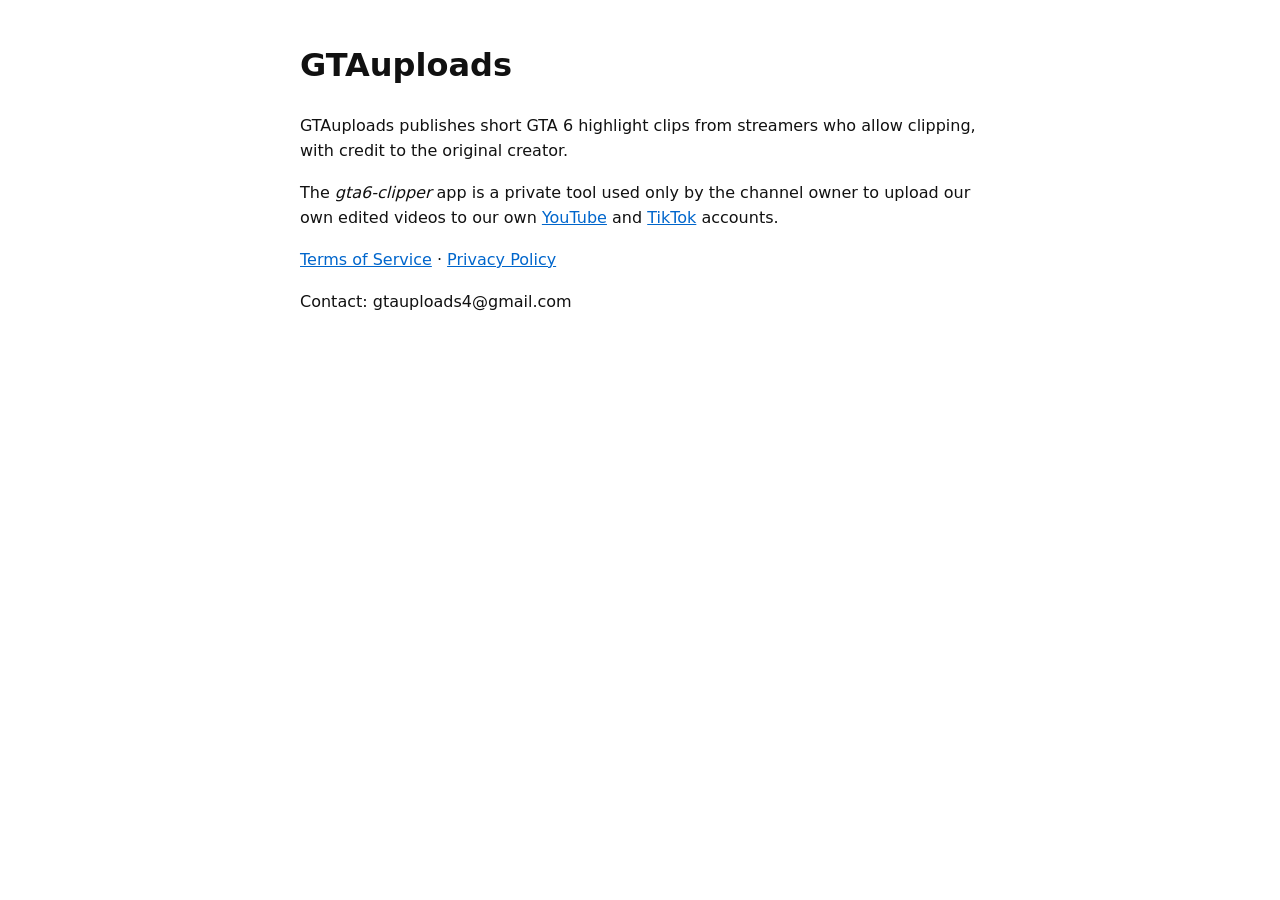
==== docs/index.html @ d6835e14 "GitHub Pages site: TikTok verification file, terms, privacy, login callback Co-Authored-By: Claude O" ====
<!doctype html>
<html lang="en"><head><meta charset="utf-8"><meta name="viewport" content="width=device-width,initial-scale=1">
<title>GTAuploads</title>
<style>body{font:16px/1.6 -apple-system,system-ui,sans-serif;max-width:680px;margin:40px auto;padding:0 16px;color:#111;background:#fff}a{color:#06c}</style>
</head><body>
<h1>GTAuploads</h1>
<p>GTAuploads publishes short GTA 6 highlight clips from streamers who allow clipping, with credit to the original creator.</p>
<p>The <em>gta6-clipper</em> app is a private tool used only by the channel owner to upload our own edited videos to our own
<a href="https://www.youtube.com/channel/UCtEupstFEid-N-o_STg64gg">YouTube</a> and
<a href="https://www.tiktok.com/@gtauploads5">TikTok</a> accounts.</p>
<p><a href="terms.html">Terms of Service</a> · <a href="privacy.html">Privacy Policy</a></p>
<p>Contact: gtauploads4@gmail.com</p>
</body></html>
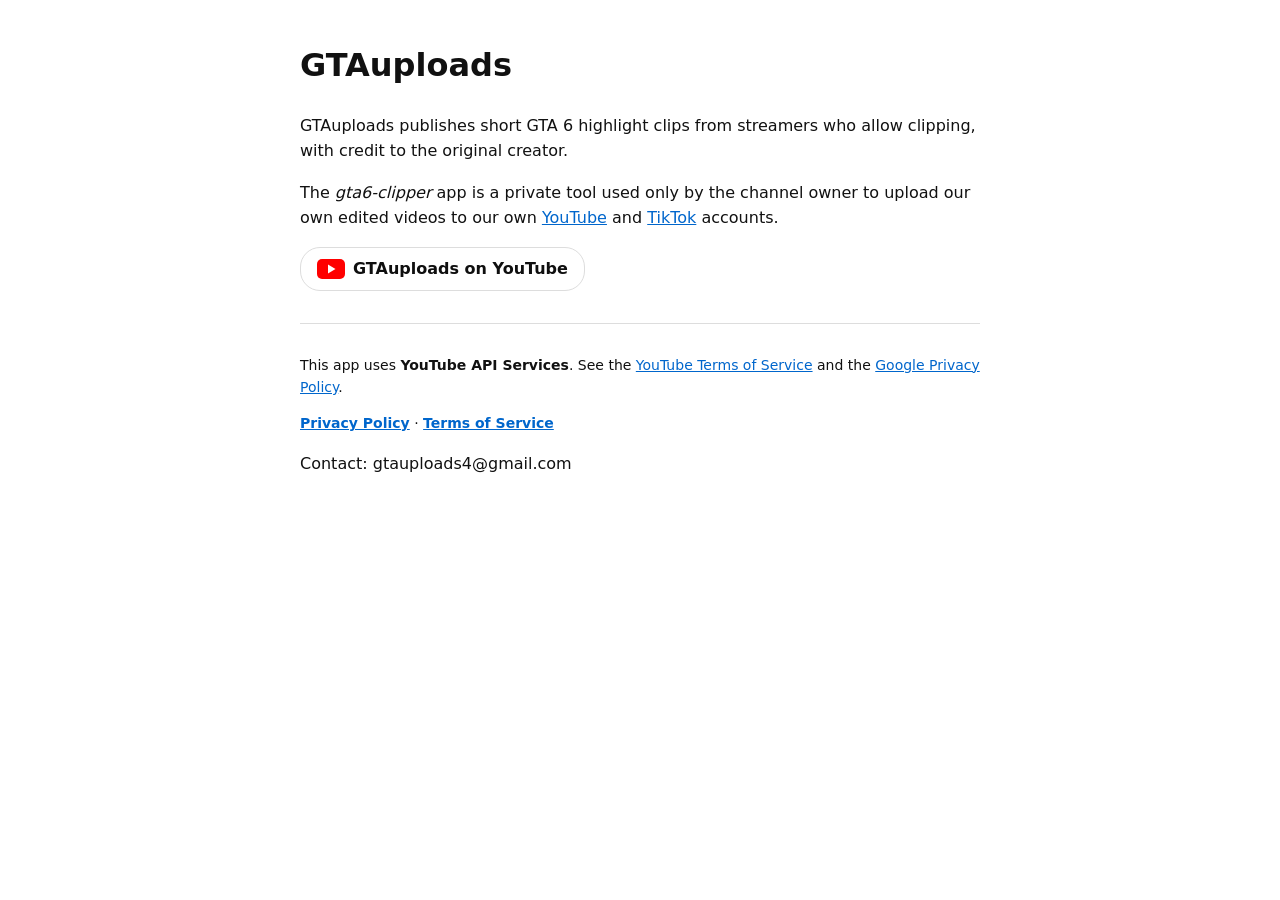
==== commit 60b4c963: "Homepage: YouTube branding + API Services notice next to policy links Co-Authored-By: Claude Opus 5." ====
--- a/docs/index.html
+++ b/docs/index.html
@@ -8,6 +8,14 @@
 <p>The <em>gta6-clipper</em> app is a private tool used only by the channel owner to upload our own edited videos to our own
 <a href="https://www.youtube.com/channel/UCtEupstFEid-N-o_STg64gg">YouTube</a> and
 <a href="https://www.tiktok.com/@gtauploads5">TikTok</a> accounts.</p>
-<p><a href="terms.html">Terms of Service</a> · <a href="privacy.html">Privacy Policy</a></p>
+<p><a href="https://www.youtube.com/channel/UCtEupstFEid-N-o_STg64gg" style="display:inline-flex;align-items:center;gap:8px;text-decoration:none;color:#0f0f0f;font-weight:600;border:1px solid #ddd;border-radius:20px;padding:8px 16px">
+<svg width="28" height="20" viewBox="0 0 28 20" aria-hidden="true"><rect width="28" height="20" rx="5" fill="#FF0000"/><path d="M11 5.5v9l7.5-4.5z" fill="#fff"/></svg>
+GTAuploads on YouTube</a></p>
+<footer style="margin-top:32px;padding-top:16px;border-top:1px solid #ddd;font-size:14px">
+<p>This app uses <b>YouTube API Services</b>. See the
+<a href="https://www.youtube.com/t/terms">YouTube Terms of Service</a> and the
+<a href="https://policies.google.com/privacy">Google Privacy Policy</a>.</p>
+<p><a href="privacy.html"><b>Privacy Policy</b></a> · <a href="terms.html"><b>Terms of Service</b></a></p>
+</footer>
 <p>Contact: gtauploads4@gmail.com</p>
 </body></html>
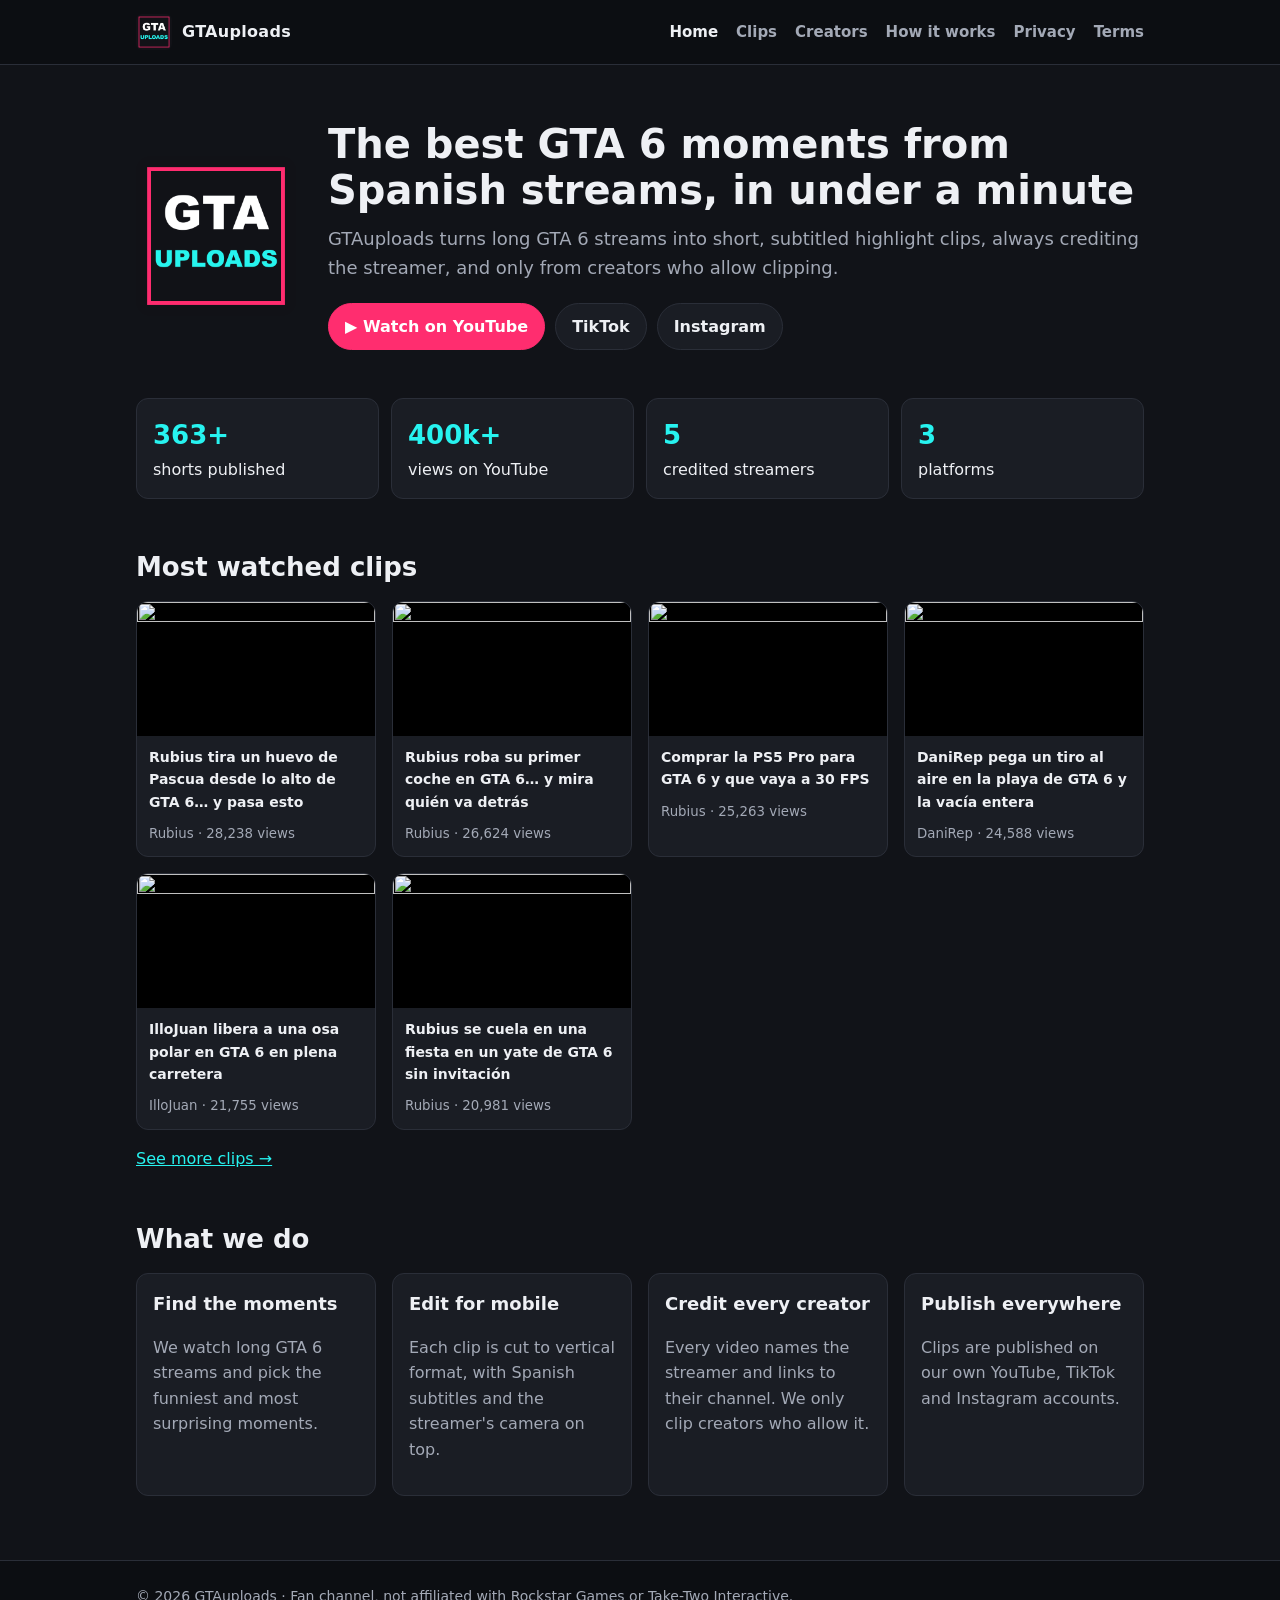
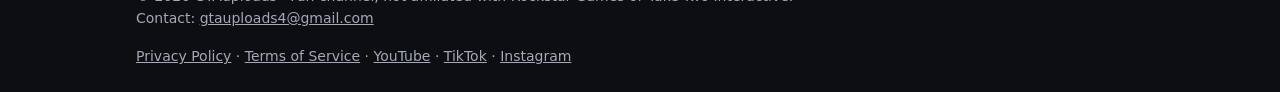
==== commit c07ac121: "Website: full multi-page site (clips, creators, how it works) with the app icon as logo and favicon," ====
--- a/docs/index.html
+++ b/docs/index.html
@@ -1,21 +1,59 @@
 <!doctype html>
 <html lang="en"><head><meta charset="utf-8"><meta name="viewport" content="width=device-width,initial-scale=1">
-<title>GTAuploads</title>
-<style>body{font:16px/1.6 -apple-system,system-ui,sans-serif;max-width:680px;margin:40px auto;padding:0 16px;color:#111;background:#fff}a{color:#06c}</style>
+<title>GTAuploads: GTA 6 clips in Spanish</title>
+<meta name="description" content="GTAuploads: short GTA 6 highlight clips in Spanish from streamers who allow clipping, always credited.">
+<link rel="icon" href="favicon.ico" sizes="any">
+<link rel="icon" type="image/png" sizes="32x32" href="favicon-32.png">
+<link rel="apple-touch-icon" href="apple-touch-icon.png">
+<link rel="stylesheet" href="style.css">
 </head><body>
-<h1>GTAuploads</h1>
-<p>GTAuploads publishes short GTA 6 highlight clips from streamers who allow clipping, with credit to the original creator.</p>
-<p>The <em>gta6-clipper</em> app is a private tool used only by the channel owner to upload our own edited videos to our own
-<a href="https://www.youtube.com/channel/UCtEupstFEid-N-o_STg64gg">YouTube</a> and
-<a href="https://www.tiktok.com/@gtauploads5">TikTok</a> accounts.</p>
-<p><a href="https://www.youtube.com/channel/UCtEupstFEid-N-o_STg64gg" style="display:inline-flex;align-items:center;gap:8px;text-decoration:none;color:#0f0f0f;font-weight:600;border:1px solid #ddd;border-radius:20px;padding:8px 16px">
-<svg width="28" height="20" viewBox="0 0 28 20" aria-hidden="true"><rect width="28" height="20" rx="5" fill="#FF0000"/><path d="M11 5.5v9l7.5-4.5z" fill="#fff"/></svg>
-GTAuploads on YouTube</a></p>
-<footer style="margin-top:32px;padding-top:16px;border-top:1px solid #ddd;font-size:14px">
-<p>This app uses <b>YouTube API Services</b>. See the
-<a href="https://www.youtube.com/t/terms">YouTube Terms of Service</a> and the
-<a href="https://policies.google.com/privacy">Google Privacy Policy</a>.</p>
-<p><a href="privacy.html"><b>Privacy Policy</b></a> · <a href="terms.html"><b>Terms of Service</b></a></p>
-</footer>
-<p>Contact: gtauploads4@gmail.com</p>
+<header><div class="wrap">
+<a class="brand" href="index.html"><img src="icon-256.png" alt="GTAuploads icon">GTAuploads</a>
+<nav><a href="index.html" aria-current="page">Home</a><a href="clips.html">Clips</a><a href="creators.html">Creators</a><a href="about.html">How it works</a><a href="privacy.html">Privacy</a><a href="terms.html">Terms</a></nav>
+</div></header>
+<main class="wrap">
+
+<section class="hero">
+<img src="icon.png" alt="GTAuploads icon">
+<div>
+<h1>The best GTA 6 moments from Spanish streams, in under a minute</h1>
+<p class="lead">GTAuploads turns long GTA 6 streams into short, subtitled highlight clips, always crediting
+the streamer, and only from creators who allow clipping.</p>
+<div class="btns">
+<a class="btn primary" href="https://www.youtube.com/channel/UCtEupstFEid-N-o_STg64gg">▶ Watch on YouTube</a>
+<a class="btn" href="https://www.tiktok.com/@gtauploadsx">TikTok</a>
+<a class="btn" href="https://www.instagram.com/gtauploadsx/">Instagram</a>
+</div>
+</div>
+</section>
+
+<div class="stats">
+<div class="card"><b>363+</b>shorts published</div>
+<div class="card"><b>400k+</b>views on YouTube</div>
+<div class="card"><b>5</b>credited streamers</div>
+<div class="card"><b>3</b>platforms</div>
+</div>
+
+<h2>Most watched clips</h2>
+<div class="grid"><a class="clip" href="https://www.youtube.com/shorts/STFbfIZzM7k"><img loading="lazy" src="https://i.ytimg.com/vi/STFbfIZzM7k/hqdefault.jpg" alt=""><span>Rubius tira un huevo de Pascua desde lo alto de GTA 6… y pasa esto</span><small>Rubius · 28,238 views</small></a><a class="clip" href="https://www.youtube.com/shorts/_pqbIJW0es4"><img loading="lazy" src="https://i.ytimg.com/vi/_pqbIJW0es4/hqdefault.jpg" alt=""><span>Rubius roba su primer coche en GTA 6… y mira quién va detrás</span><small>Rubius · 26,624 views</small></a><a class="clip" href="https://www.youtube.com/shorts/12Ml8vj1-Fg"><img loading="lazy" src="https://i.ytimg.com/vi/12Ml8vj1-Fg/hqdefault.jpg" alt=""><span>Comprar la PS5 Pro para GTA 6 y que vaya a 30 FPS</span><small>Rubius · 25,263 views</small></a><a class="clip" href="https://www.youtube.com/shorts/vBmC_uqH4r8"><img loading="lazy" src="https://i.ytimg.com/vi/vBmC_uqH4r8/hqdefault.jpg" alt=""><span>DaniRep pega un tiro al aire en la playa de GTA 6 y la vacía entera</span><small>DaniRep · 24,588 views</small></a><a class="clip" href="https://www.youtube.com/shorts/MOO7b3vqai0"><img loading="lazy" src="https://i.ytimg.com/vi/MOO7b3vqai0/hqdefault.jpg" alt=""><span>IlloJuan libera a una osa polar en GTA 6 en plena carretera</span><small>IlloJuan · 21,755 views</small></a><a class="clip" href="https://www.youtube.com/shorts/mHfOtnpYT2M"><img loading="lazy" src="https://i.ytimg.com/vi/mHfOtnpYT2M/hqdefault.jpg" alt=""><span>Rubius se cuela en una fiesta en un yate de GTA 6 sin invitación</span><small>Rubius · 20,981 views</small></a></div>
+<p><a href="clips.html">See more clips →</a></p>
+
+<h2>What we do</h2>
+<div class="grid">
+<div class="card"><h3>Find the moments</h3><p class="muted">We watch long GTA 6 streams and pick the funniest and
+most surprising moments.</p></div>
+<div class="card"><h3>Edit for mobile</h3><p class="muted">Each clip is cut to vertical format, with Spanish
+subtitles and the streamer's camera on top.</p></div>
+<div class="card"><h3>Credit every creator</h3><p class="muted">Every video names the streamer and links to their
+channel. We only clip creators who allow it.</p></div>
+<div class="card"><h3>Publish everywhere</h3><p class="muted">Clips are published on our own YouTube, TikTok and
+Instagram accounts.</p></div>
+</div>
+</main>
+<footer><div class="wrap">
+<div>© 2026 GTAuploads · Fan channel, not affiliated with Rockstar Games or Take-Two Interactive.<br>
+Contact: <a href="mailto:gtauploads4@gmail.com">gtauploads4@gmail.com</a></div>
+<div><a href="privacy.html">Privacy Policy</a> · <a href="terms.html">Terms of Service</a> ·
+<a href="https://www.youtube.com/channel/UCtEupstFEid-N-o_STg64gg">YouTube</a> · <a href="https://www.tiktok.com/@gtauploadsx">TikTok</a> · <a href="https://www.instagram.com/gtauploadsx/">Instagram</a></div>
+</div></footer>
 </body></html>
--- a/docs/style.css
+++ b/docs/style.css
@@ -0,0 +1,37 @@
+:root{--bg:#111318;--panel:#1a1d24;--line:#2a2e38;--text:#eef0f4;--muted:#a3a9b6;--pink:#ff2d6f;--cyan:#27f3f0}
+*{box-sizing:border-box}
+html{-webkit-text-size-adjust:100%}
+body{margin:0;background:var(--bg);color:var(--text);font:16px/1.6 -apple-system,BlinkMacSystemFont,"Segoe UI",system-ui,sans-serif}
+a{color:var(--cyan)}
+.wrap{max-width:1040px;margin:0 auto;padding:0 16px}
+header{border-bottom:1px solid var(--line);background:#0c0e12}
+header .wrap{display:flex;align-items:center;justify-content:space-between;gap:16px;min-height:64px;flex-wrap:wrap}
+.brand{display:flex;align-items:center;gap:10px;color:var(--text);text-decoration:none;font-weight:800;letter-spacing:.3px}
+.brand img{width:36px;height:36px;border-radius:6px}
+nav{display:flex;gap:18px;flex-wrap:wrap}
+nav a{color:var(--muted);text-decoration:none;font-weight:600;font-size:15px}
+nav a:hover,nav a[aria-current]{color:var(--text)}
+.hero{padding:56px 0 40px;display:grid;grid-template-columns:160px 1fr;gap:32px;align-items:center}
+.hero img{width:160px;height:160px;border-radius:16px}
+h1{font-size:40px;line-height:1.15;margin:0 0 12px}
+h2{font-size:26px;margin:48px 0 12px}
+h3{margin:0 0 6px;font-size:18px}
+.lead{font-size:18px;color:var(--muted);margin:0 0 20px}
+.btns{display:flex;gap:10px;flex-wrap:wrap}
+.btn{display:inline-flex;align-items:center;gap:8px;padding:10px 16px;border-radius:999px;border:1px solid var(--line);background:var(--panel);color:var(--text);text-decoration:none;font-weight:700}
+.btn.primary{background:var(--pink);border-color:var(--pink);color:#fff}
+.grid{display:grid;grid-template-columns:repeat(auto-fill,minmax(220px,1fr));gap:16px}
+.card{background:var(--panel);border:1px solid var(--line);border-radius:12px;padding:16px}
+.clip{display:block;text-decoration:none;color:var(--text);background:var(--panel);border:1px solid var(--line);border-radius:12px;overflow:hidden}
+.clip img{width:100%;aspect-ratio:16/9;object-fit:cover;display:block;background:#000}
+.clip span{display:block;padding:10px 12px;font-size:14px;font-weight:600}
+.clip small{display:block;padding:0 12px 12px;color:var(--muted)}
+.stats{display:grid;grid-template-columns:repeat(auto-fit,minmax(150px,1fr));gap:12px;margin-top:8px}
+.stats .card b{display:block;font-size:26px;color:var(--cyan)}
+.muted{color:var(--muted)}
+ol,ul{padding-left:20px}
+footer{margin-top:64px;border-top:1px solid var(--line);background:#0c0e12;font-size:14px;color:var(--muted)}
+footer .wrap{padding:24px 16px;display:flex;justify-content:space-between;gap:16px;flex-wrap:wrap}
+footer a{color:var(--muted)}
+.doc{max-width:760px}
+@media (max-width:640px){.hero{grid-template-columns:1fr;padding-top:32px}.hero img{width:112px;height:112px}h1{font-size:30px}}
